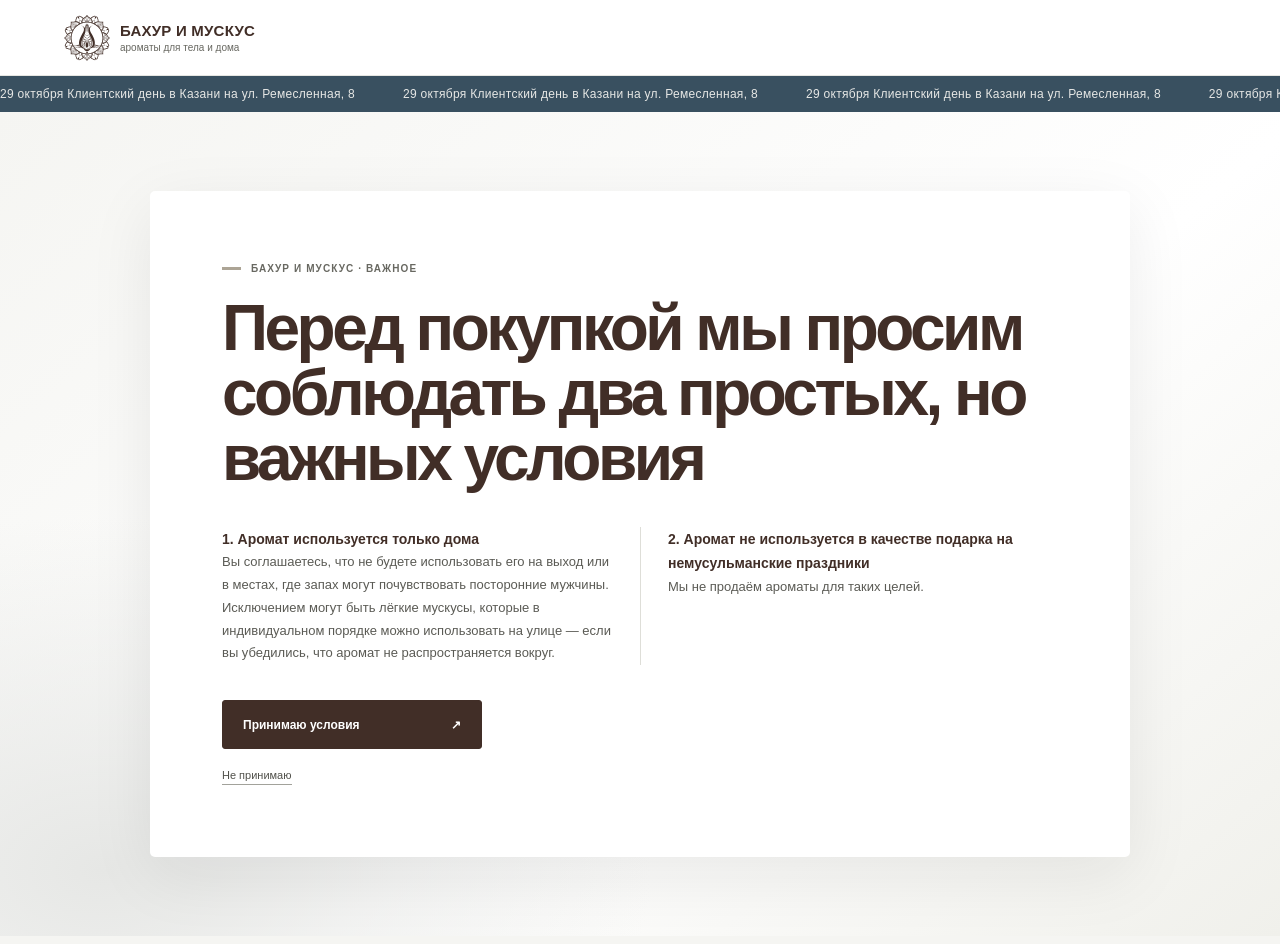
==== faq/index.html @ 70b32a0b "Add FAQ page with structured content This file contains the FAQ page structure, including metadata, " ====
<!doctype html>
<html lang="ru">
  <head>
    <meta charset="utf-8">
    <meta name="viewport" content="width=device-width, initial-scale=1">
    <meta name="theme-color" content="#aca495">
    <meta name="description" content="Как пользоваться мускусом и бахуром, чем отличаются ароматы и как выбрать подходящий? Ответы на частые вопросы, инструкции по применению и уходу от «Бахур и мускус».">
    <title>Часто задаваемые вопросы — Бахур и мускус</title>
    <link rel="icon" type="image/svg+xml" href="../logo.svg">
    <script>try { if (localStorage.getItem("bahur-consent") !== "true") location.replace("../index.html?consent=retry"); } catch (_) { location.replace("../index.html?consent=retry"); }</script>
    <link rel="stylesheet" href="../styles.css">
    <script src="../mcatalog/musk-data.js" defer></script>
    <script src="../app.js" defer></script>
    <script src="faq-data.js" defer></script>
    <script src="faq.js" defer></script>
  </head>
  <body class="faq-page">
    <header class="site-header">
      <a class="brand" href="../index.html" aria-label="Bahur — на главную">
        <img class="brand-logo" src="../logo.svg" alt="">
        <span class="brand-name">бахур и мускус<span>ароматы для тела и дома</span></span>
      </a>
      <div class="header-actions">
        <button class="cart-button" id="cart-open" type="button" aria-label="Открыть корзину">
          <span>Корзина</span>
          <span class="cart-count" id="cart-count">0</span>
        </button>
      </div>
    </header>
    <div class="announcement-bar" role="status" aria-label="29 октября клиентский день в Казани, улица Ремесленная, 8">
      <div class="announcement-track" aria-hidden="true"><span>29 октября Клиентский день в Казани на ул. Ремесленная, 8</span></div>
    </div>
    <main class="faq-main">
      <header class="faq-heading">
        <p class="eyebrow"><span class="eyebrow-line"></span> справочник</p>
        <h1>Ответы на вопросы</h1>
      </header>

      <nav class="faq-section-nav" aria-label="Разделы справочника"></nav>
      <div id="faq-sections"></div>

      <section class="faq-help">
        <h2>Не нашли ответ на свой вопрос?</h2>
        <p>Напишите нам — поможем разобраться в ассортименте, подобрать аромат и расскажем, как правильно использовать выбранный продукт.</p>
        <a href="https://t.me/bahur_kazan_help" target="_blank" rel="noreferrer">Задать вопрос в Telegram ↗</a>
      </section>
    </main>
    <nav class="bottom-nav" aria-label="Нижняя навигация">
      <a href="../index.html" aria-label="На главную">
        <svg class="nav-icon nav-home" viewBox="0 0 24 24" aria-hidden="true"><path d="m3.5 10.5 8.5-7 8.5 7v10h-6v-6h-5v6h-6z" fill="none" stroke="currentColor" stroke-linecap="round" stroke-linejoin="round" stroke-width="1.7"/></svg>
        <span>На главную</span>
      </a>
      <a href="./" aria-current="page" aria-label="Справочник"><span class="nav-icon nav-faq" aria-hidden="true">?</span><span>Справочник</span></a>
      <a href="../catalog/index.html" aria-label="Каталог"><span class="nav-icon nav-grid" aria-hidden="true"><i></i><i></i><i></i><i></i></span><span>Каталог</span></a>
      <a href="../offers/index.html" aria-label="Акции"><svg class="nav-icon nav-gift" viewBox="0 0 24 24" aria-hidden="true"><path d="M3 10h18v11H3zM2 6h20v4H2zM12 6v15M12 6H7.8a2.3 2.3 0 1 1 2.1-3.2C11.2 4.4 12 6 12 6Zm0 0h4.2a2.3 2.3 0 1 0-2.1-3.2C12.8 4.4 12 6 12 6Z" fill="none" stroke="currentColor" stroke-width="1.5" stroke-linecap="round" stroke-linejoin="round"/></svg><span>Акции</span></a>
      <button type="button" data-modal-open="contacts-modal" aria-label="Контакты"><span class="nav-icon nav-message" aria-hidden="true">···</span><span>Контакты</span></button>
    </nav>
    <dialog class="site-modal contacts-modal" id="contacts-modal" aria-label="Контакты">
      <button class="modal-close" type="button" aria-label="Закрыть окно">×</button>
      <div class="contacts-content">
        <h2>Контакты</h2>
        <a href="https://t.me/bahur_kazan_help" target="_blank" rel="noreferrer">Написать нам ↗</a>
        <a href="https://t.me/bahur_kazan" target="_blank" rel="noreferrer">Телеграм-канал ↗</a>
        <a href="https://vk.ru/bahur_kazan" target="_blank" rel="noreferrer">ВКонтакте ↗</a>
        <a href="https://www.instagram.com/bahur.musk/" target="_blank" rel="noreferrer">Instagram* ↗</a>
        <p class="contacts-legal">* Meta Platforms Inc. признана экстремистской организацией, её деятельность запрещена на территории РФ.</p>
        <p class="contacts-legal contacts-copyright">© 2026 bahurmusk.ru<br>Сайт носит информационный характер и не является публичной офертой.</p>
      </div>
    </dialog>
    <div class="drawer-backdrop" id="drawer-backdrop"></div>
    <aside class="cart-drawer" id="cart-drawer" aria-label="Корзина" aria-hidden="true">
      <div class="drawer-heading">
        <div><p class="eyebrow">твой выбор</p><h2>Корзина <span id="drawer-count">0</span></h2></div>
        <button class="close-drawer" id="cart-close" type="button" aria-label="Закрыть корзину">×</button>
      </div>
      <div class="cart-items" id="cart-items"></div>
      <div class="cart-summary" id="cart-summary">
        <div><span>Итого</span><strong id="cart-total">0 ₽</strong></div>
        <a class="primary-button checkout-button" href="https://t.me/bahur_kazan_help" target="_blank" rel="noreferrer">Оформить заказ <span>↗</span></a>
        <p class="checkout-note">Для оформления заказа сделайте скрин корзины, нажмите <strong>Оформить заказ</strong> и пришлите нам в Telegram</p>
      </div>
    </aside>
    <div class="toast" id="toast" role="status" aria-live="polite"></div>
  </body>
</html>
---- styles.css ----
@font-face {
  font-family: "Bahur Trajan";
  src: url("shrift/Trajan.ttf") format("truetype");
  font-display: swap;
}
@font-face {
  font-family: "Bahur Alistair";
  src: url("shrift/Alistair.otf") format("opentype");
  font-display: swap;
}
@font-face {
  font-family: "Bahur Inter";
  src: url("shrift/Inter.otf") format("opentype");
  font-display: swap;
}

:root {
  color-scheme: light;
  --paper: #f5f5f2;
  --ink: #412E27;
  --cream: #f5f5f2;
  --pale: #fff;
  --muted: #686861;
  --line: rgba(23, 23, 21, .16);
  --serif: "Bahur Inter", Arial, sans-serif;
  --accent: "Bahur Alistair", Georgia, serif;
  --sans: "Bahur Inter", Arial, sans-serif;
  --signal: #ACA495;
}

* { box-sizing: border-box; }
html { scroll-behavior: smooth; scroll-padding-top: 90px; }
body { margin: 0; background: var(--paper); color: var(--ink); font-family: var(--sans); }
button, select { font: inherit; color: inherit; }
button, a { -webkit-tap-highlight-color: transparent; }
a { color: inherit; text-decoration: none; }
button { cursor: pointer; }
.is-hidden { display: none !important; }

.site-header {
  height: 82px; padding: 0 6.4%; display: flex; align-items: center; justify-content: space-between;
  position: sticky; top: 0; z-index: 20; border-bottom: 1px solid rgba(65,46,39,.16);
  background: rgba(172,164,149,.96); backdrop-filter: blur(12px);
}
.brand { display: inline-flex; align-items: center; gap: 11px; }
.brand-logo { width: 46px; height: 46px; display: block; object-fit: contain; }
.brand-mark { font: italic 42px/.8 var(--serif); letter-spacing: -5px; }
.brand-name { display: flex; flex-direction: column; font: 500 19px/1 var(--serif); letter-spacing: .12em; text-transform: uppercase; }
.brand-name > span { margin-top: 5px; font: 8px/1 var(--accent); letter-spacing: .04em; text-transform: lowercase; }
.desktop-nav { display: flex; gap: 42px; margin-left: 8%; }
.desktop-nav a, .desktop-nav button { font-size: 12px; transition: opacity .2s; }
.desktop-nav button { padding: 0; border: 0; background: none; text-align: left; }
.desktop-nav a:hover, .desktop-nav button:hover { opacity: .55; }
.header-actions { display: flex; align-items: center; gap: 16px; }
.cart-button { border: 0; background: none; display: flex; align-items: center; gap: 11px; font-size: 12px; }
.cart-count { width: 25px; height: 25px; border: 1px solid var(--ink); border-radius: 50%; display: grid; place-items: center; font-size: 11px; }
.announcement-bar { height: 36px; overflow: hidden; display: flex; align-items: center; background: #395060; color: #E6E7E5; }
.announcement-track { width: max-content; display: flex; flex: 0 0 auto; animation: announcement-scroll 28s linear infinite; }
.announcement-track span { flex: 0 0 auto; padding-right: 48px; font: 500 12px/1 var(--sans); letter-spacing: .025em; white-space: nowrap; }
.announcement-bar:hover .announcement-track { animation-play-state: paused; }
@keyframes announcement-scroll {
  from { transform: translateX(0); }
  to { transform: translateX(-50%); }
}
.welcome-screen {
  min-height: calc(100svh - 82px);
  padding: 60px 8%;
  display: grid;
  place-items: center;
  position: relative;
  isolation: isolate;
  background: #62564c url("back.jpg") center 47%/cover no-repeat;
}
.welcome-screen::before { content: ""; position: absolute; inset: 0; z-index: -1; background: rgba(25,20,17,.42); }
.welcome-copy { width: min(100%, 660px); max-width: none; text-align: center; color: #f5f2ed; }
.eyebrow { margin: 0 0 22px; display: flex; align-items: center; gap: 10px; font-size: 9px; font-weight: 600; letter-spacing: .18em; text-transform: uppercase; }
.eyebrow-line { width: 25px; height: 1px; background: currentColor; display: inline-block; }
h1, h2, h3, p { margin-top: 0; }
h1, h2, h3 { text-transform: uppercase; }
h1, h2 { font: 400 clamp(42px, 5.5vw, 76px)/1.2 var(--serif); letter-spacing: .015em; }
h1 em, h2 em { font-weight: 400; }
.welcome-text { max-width: 470px; margin: 20px auto 35px; color: inherit; font-size: 15px; line-height: 1.8; }
.gender-options { width: min(100%, 440px); margin: 0 auto; display: grid; grid-template-columns: 1fr 1fr; gap: 14px; }
.gender-card { min-height: 76px; text-align: center; padding: 16px 18px; border: 1px solid rgba(245,242,237,.8); background: rgba(230,231,229,.13); color: #f5f2ed; position: relative; transition: background .25s, color .25s, transform .25s; }
.gender-card:hover { background: var(--cream); color: var(--ink); transform: translateY(-3px); }
.gender-title { display: block; margin: 0; font: 20px var(--accent); text-transform: lowercase; }
.privacy-note { margin: 18px 0 0; font: 17px var(--accent); text-transform: lowercase; opacity: .88; }

.quiz-screen { padding: 66px 8% 70px; background: #b9b1a3; }
.quiz-heading, .section-heading { display: flex; align-items: end; justify-content: space-between; gap: 24px; }
.quiz-heading h2, .section-heading h2 { font-size: clamp(40px, 5vw, 65px); margin: 0; }
.change-gender, .text-button { padding: 0 0 7px; border: 0; border-bottom: 1px solid var(--ink); background: none; font-size: 11px; }
.quiz-controls { display: flex; align-items: center; justify-content: space-between; margin: 32px 0 22px; }
.quiz-controls > p { margin: 0; font-size: 12px; }
#selection-count { margin-left: 14px; font-size: 10px; opacity: .65; }
.toggle-control { display: flex; align-items: center; gap: 16px; cursor: pointer; }
.toggle-copy { display: flex; flex-direction: column; gap: 4px; }
.toggle-copy strong { font-size: 11px; font-weight: 500; }
.toggle-copy small { font-size: 9px; opacity: .68; }
.toggle-control input { position: absolute; opacity: 0; width: 1px; height: 1px; }
.toggle-ui { width: 42px; height: 23px; padding: 3px; background: rgba(65,46,39,.25); border: 1px solid rgba(65,46,39,.45); border-radius: 20px; transition: background .2s; }
.toggle-ui::after { content: ""; display: block; width: 15px; height: 15px; background: var(--pale); border-radius: 50%; transition: transform .2s; }
.toggle-control input:checked + .toggle-ui { background: var(--ink); }
.toggle-control input:checked + .toggle-ui::after { transform: translateX(18px); }
.toggle-control input:focus-visible + .toggle-ui { outline: 2px solid var(--ink); outline-offset: 3px; }

.scent-wheel { width: min(100%, 920px); margin: 0 auto; display: grid; grid-template-columns: repeat(3, 1fr); grid-template-rows: repeat(3, clamp(115px, 16vw, 190px)); gap: 10px; grid-template-areas: "clean sweet floral" "fruity center citrus" "green woody oriental"; }
.scent-choice { border: 0; padding: 18px; color: #f6f1e8; position: relative; overflow: hidden; isolation: isolate; text-align: left; display: flex; align-items: end; transition: transform .25s, outline .2s; }
.scent-choice::before { content: ""; position: absolute; inset: 0; z-index: -2; background-position: center; background-size: cover; transition: transform .5s; }
.scent-choice::after { content: ""; position: absolute; inset: 0; z-index: -1; background: linear-gradient(180deg, rgba(29,25,20,.05) 5%, rgba(29,25,20,.67) 100%); }
.scent-choice:hover::before { transform: scale(1.06); }
.scent-choice:hover { transform: translateY(-3px); }
.scent-choice[aria-pressed="true"] { outline: 3px solid var(--ink); outline-offset: -5px; }
.scent-choice[aria-pressed="true"]::after { background: linear-gradient(180deg, rgba(29,25,20,.15), rgba(29,25,20,.77)); }
.scent-choice span { font: 22px/1.12 var(--serif); }
.scent-choice i { position: absolute; top: 14px; right: 15px; font: normal 9px var(--sans); letter-spacing: .1em; }
.scent-clean { grid-area: clean; } .scent-sweet { grid-area: sweet; } .scent-floral { grid-area: floral; }
.scent-fruity { grid-area: fruity; } .scent-citrus { grid-area: citrus; } .scent-green { grid-area: green; }
.scent-woody { grid-area: woody; } .scent-oriental { grid-area: oriental; }
.scent-clean::before { background-image: url("background/clean.jpg"); }
.scent-sweet::before { background-image: url("background/swite.jpg"); }
.scent-floral::before { background-image: url("background/flower.jpg"); }
.scent-fruity::before { background-image: url("background/fruit.jpg"); }
.scent-citrus::before { background-image: url("background/citrus.jpg"); }
.scent-green::before { background-image: url("background/nature.jpg"); }
.scent-woody::before { background-image: url("background/tree.jpg"); }
.scent-oriental::before { background-image: url("background/vostok.jpg"); }
.wheel-center { grid-area: center; align-self: center; justify-self: center; width: 123px; aspect-ratio: 1; display: flex; flex-direction: column; align-items: center; justify-content: center; border: 1px solid rgba(65,46,39,.4); border-radius: 50%; text-align: center; font: 17px/1.2 var(--serif); }
.center-flower { font-size: 27px; margin-bottom: 6px; }
.quiz-bottom { width: min(100%, 920px); margin: 24px auto 0; display: flex; align-items: center; justify-content: space-between; gap: 20px; }
.quiz-bottom p { margin: 0; font-size: 11px; }
.primary-button { display: inline-flex; align-items: center; justify-content: space-between; gap: 26px; padding: 15px 19px; border: 1px solid var(--ink); background: var(--ink); color: var(--pale); font-size: 11px; transition: background .2s, color .2s; }
.primary-button:hover:not(:disabled) { background: transparent; color: var(--ink); }
.primary-button:disabled { opacity: .42; cursor: not-allowed; }

.results-section, .catalog-section { padding: 90px 8%; }
.results-section { background: var(--pale); }
.results-section .section-heading, .catalog-section .section-heading { margin-bottom: 14px; }
.results-description { margin: 0 0 28px; font-size: 11px; color: var(--muted); }
.catalog-section { background: var(--paper); }
.catalog-count { font: 14px var(--serif); opacity: .7; }
.product-grid { display: grid; grid-template-columns: repeat(3, minmax(0, 1fr)); gap: 23px; }
.product-card { background: #e7e1d6; min-width: 0; }
.product-image-wrap { height: clamp(225px, 31vw, 385px); position: relative; overflow: hidden; background: #c5bcaf; }
.product-image { width: 100%; height: 100%; object-fit: cover; display: block; mix-blend-mode: multiply; transition: transform .55s; }
.product-card:hover .product-image { transform: scale(1.035); }
.product-content { padding: 18px 18px 17px; }
.product-topline { min-height: 16px; display: flex; align-items: center; justify-content: space-between; gap: 7px; }
.product-gender { font-size: 9px; text-transform: uppercase; letter-spacing: .1em; opacity: .67; }
.beginner-badge { padding: 4px 6px; background: rgba(65,46,39,.1); font-size: 8px; text-transform: uppercase; letter-spacing: .05em; }
.product-name { margin: 7px 0 8px; font: 25px var(--serif); }
.product-description { height: 69px; margin: 0 0 11px; overflow: hidden; color: #6a5e54; font-size: 10px; line-height: 1.65; }
.product-tags { display: flex; flex-wrap: wrap; gap: 5px; min-height: 25px; }
.product-tag { padding: 5px 7px; border: 1px solid rgba(65,46,39,.24); font-size: 8px; }
.product-buy { display: flex; align-items: end; gap: 10px; margin-top: 15px; }
.size-select-label { flex: 1; font-size: 8px; opacity: .65; text-transform: uppercase; letter-spacing: .07em; }
.size-select { display: block; width: 100%; margin-top: 5px; padding: 8px 9px; border: 1px solid rgba(65,46,39,.35); background: transparent; font-size: 11px; opacity: 1; }
.add-to-cart { width: 36px; height: 36px; border: 1px solid var(--ink); background: transparent; font-size: 20px; transition: background .2s, color .2s; }
.add-to-cart:hover { background: var(--ink); color: var(--pale); }
.product-price { margin: 9px 0 0; font-size: 12px; font-weight: 600; }
.empty-state { padding: 55px 15px; text-align: center; }
.empty-state > span { font-size: 35px; }
.empty-state h3 { margin: 13px 0 8px; font: 27px var(--serif); }
.empty-state p { font-size: 12px; }

.about-section { padding: 95px 20px 100px; background: #8d8274; text-align: center; }
.about-star { display: block; margin-bottom: 25px; font-size: 36px; }
.about-section .eyebrow { justify-content: center; }
.about-section h2 { margin-bottom: 22px; font-size: clamp(44px, 6vw, 70px); }
.about-section > p:last-child { width: min(100%, 430px); margin: 0 auto; font-size: 12px; line-height: 1.8; }
.site-footer { padding: 53px 8% 35px; display: grid; grid-template-columns: 1fr 1fr auto; gap: 30px; align-items: start; background: #75685b; color: var(--pale); }
.footer-brand > p { margin: 20px 0 0; font-size: 10px; opacity: .7; }
.site-footer .brand-name { color: var(--pale); }
.site-footer .brand-mark { color: var(--pale); }
.footer-links { display: flex; flex-direction: column; align-items: start; gap: 10px; }
.footer-links h3 { margin: 0 0 5px; font: 22px var(--serif); }
.footer-links a { font-size: 10px; }
.footer-links small { max-width: 290px; margin-top: 4px; opacity: .67; font-size: 8px; line-height: 1.5; }
.footer-copyright { padding-top: 5px; font-size: 8px; letter-spacing: .15em; }

.drawer-backdrop { position: fixed; inset: 0; z-index: 29; background: rgba(34,27,24,.36); opacity: 0; visibility: hidden; transition: opacity .25s, visibility .25s; }
.cart-drawer { width: min(440px, 100%); height: 100dvh; padding: 28px; position: fixed; z-index: 30; top: 0; right: 0; display: flex; flex-direction: column; background: var(--pale); transform: translateX(100%); transition: transform .28s ease; }
.cart-open .drawer-backdrop { opacity: 1; visibility: visible; }
.cart-open .cart-drawer { transform: translateX(0); }
.drawer-heading { display: flex; align-items: start; justify-content: space-between; border-bottom: 1px solid var(--line); padding-bottom: 18px; }
.drawer-heading .eyebrow { margin-bottom: 8px; }
.drawer-heading h2 { margin: 0; font-size: 37px; }
.drawer-heading h2 span { font: 13px var(--sans); vertical-align: middle; }
.close-drawer { width: 36px; height: 36px; border: 1px solid var(--line); border-radius: 50%; background: none; font-size: 24px; }
.cart-items { flex: 1; overflow-y: auto; padding: 10px 0; }
.cart-line { display: grid; grid-template-columns: 66px 1fr auto; gap: 12px; padding: 14px 0; border-bottom: 1px solid var(--line); }
.cart-line img { width: 66px; height: 76px; object-fit: cover; mix-blend-mode: multiply; }
.cart-line h3 { margin: 3px 0 5px; font: 19px var(--serif); }
.cart-line p { margin: 0; font-size: 10px; opacity: .7; }
.cart-line strong { font-size: 11px; }
.cart-line { grid-template-columns: 66px minmax(0, 1fr) auto; grid-template-areas: "image details price" "image quantity quantity"; align-items: center; }
.cart-line img { grid-area: image; }
.cart-line > div:nth-child(2) { grid-area: details; }
.cart-line > strong { grid-area: price; }
.cart-quantity { grid-area: quantity; width: fit-content; display: inline-flex; align-items: center; border: 1px solid #d9d9d3; border-radius: 3px; }
.cart-quantity button { width: 30px; height: 28px; border: 0; background: transparent; font-size: 17px; }
.cart-quantity button:hover { background: var(--signal); }
.cart-quantity span { min-width: 26px; text-align: center; font-size: 11px; font-weight: 600; }
.cart-empty { margin: auto 0; text-align: center; font: 24px var(--serif); }
.cart-summary { padding-top: 17px; border-top: 1px solid var(--line); }
.cart-summary > div { display: flex; justify-content: space-between; font-size: 13px; margin-bottom: 15px; }
.checkout-button { width: 100%; }
.cart-summary > p { margin: 10px 0 0; font-size: 9px; text-align: center; opacity: .67; }
.toast { position: fixed; z-index: 40; bottom: 25px; left: 50%; transform: translate(-50%, 15px); padding: 12px 18px; background: var(--ink); color: var(--pale); font-size: 11px; opacity: 0; pointer-events: none; transition: opacity .2s, transform .2s; }
.toast.visible { opacity: 1; transform: translate(-50%, 0); }

.site-modal {
  width: min(1080px, calc(100% - 32px));
  max-width: none;
  max-height: calc(100dvh - 32px);
  padding: 0;
  overflow: auto;
  border: 0;
  background: transparent;
  color: var(--ink);
}
.site-modal::backdrop { background: rgba(34,27,24,.62); backdrop-filter: blur(3px); }
.modal-close {
  position: sticky;
  top: 14px;
  z-index: 5;
  float: right;
  width: 38px;
  height: 38px;
  margin: 14px 14px -52px 0;
  border: 1px solid rgba(65,46,39,.45);
  border-radius: 50%;
  background: rgba(230,231,229,.9);
  font-size: 24px;
}
.site-modal .quiz-screen, .site-modal .results-section { padding-top: 64px; }
.site-modal .about-section { min-height: 420px; display: flex; flex-direction: column; align-items: center; justify-content: center; }
.site-modal .site-footer { min-height: 330px; align-items: center; }
.catalog-title { margin: 0; font: 400 clamp(42px, 5.5vw, 76px)/1.06 var(--serif); letter-spacing: -.04em; }

/* Main journey */
.journey { min-height: calc(100svh - 82px); background: var(--cream); }
.flow-screen { min-height: calc(100svh - 82px); animation: reveal .42s ease both; }
@keyframes reveal { from { opacity: 0; transform: translateY(8px); } to { opacity: 1; transform: translateY(0); } }
.consent-screen { display: grid; place-items: center; padding: 50px 7% 90px; background: radial-gradient(ellipse at 80% 18%, rgba(184,164,141,.22), transparent 40%), var(--cream); }
.consent-panel { width: min(100%, 770px); padding: clamp(25px, 5vw, 58px); background: rgba(247,247,244,.68); border: 1px solid rgba(65,46,39,.12); box-shadow: 0 24px 80px rgba(65,46,39,.08); }
.consent-panel .eyebrow { color: var(--muted); }
.consent-panel h1 { max-width: 650px; margin: 0 0 26px; font-size: clamp(34px, 5vw, 58px); line-height: 1.15; }
.consent-copy { display: grid; gap: 18px; max-width: 640px; margin-bottom: 29px; }
.consent-copy p { margin: 0; color: #65574f; font: 13px/1.8 var(--sans); }
.consent-copy strong { color: var(--ink); font-weight: 600; }
.consent-accept { min-width: 250px; }
.consent-decline { display: block; margin-top: 18px; padding: 0 0 3px; border: 0; border-bottom: 1px solid rgba(65,46,39,.5); background: none; font-size: 11px; }
.declined-screen { position: relative; display: grid; place-items: center; padding: 40px 8%; overflow: hidden; background: #11100f; color: var(--cream); }
.declined-screen::before { content: ""; position: absolute; inset: 0; background: #f5e7c3; opacity: 0; animation: tv-shutdown 1.1s ease-in forwards; }
@keyframes tv-shutdown { 0% { opacity: 0; transform: scaleY(1); } 45% { opacity: .85; transform: scaleY(.012); box-shadow: 0 0 35px 12px #fff0bf; } 74% { opacity: .95; transform: scaleY(.004); box-shadow: 0 0 18px 6px #fff0bf; } 100% { opacity: 0; transform: scaleY(0); } }
.declined-copy { width: min(100%, 430px); position: relative; z-index: 1; text-align: center; opacity: 0; animation: copy-in .45s ease 1.05s forwards; }
@keyframes copy-in { to { opacity: 1; } }
.declined-copy p { margin: 20px 0 25px; font: 22px/1.55 var(--serif); }
.declined-copy .primary-button { color: var(--cream); border-color: rgba(230,231,229,.65); background: transparent; }
.welcome-screen { min-height: calc(100svh - 82px); background: #d2d0c9 url("back.jpg") center 45%/cover no-repeat; }
.welcome-screen::before { background: rgba(30,24,20,.48); }
.welcome-copy .eyebrow { justify-content: center; }
.welcome-copy h1 { margin-bottom: 0; }
.gender-options { gap: 12px; }
.gender-card { min-height: 82px; display: flex; align-items: center; justify-content: center; }
.gender-arrow { position: absolute; right: 15px; top: 50%; transform: translateY(-50%); font-size: 14px; opacity: .72; }
.quiz-screen { min-height: calc(100svh - 82px); padding-top: clamp(36px, 5vw, 68px); padding-bottom: 90px; background: var(--cream); }
.quiz-heading h2 { text-transform: none; }
.scent-wheel { max-width: 830px; grid-template-rows: repeat(3, clamp(112px, 15vw, 170px)); gap: 12px; }
.scent-choice { align-items: center; justify-content: center; padding: 16px; border-radius: 50%; box-shadow: 0 10px 28px rgba(39,29,23,.1); }
.scent-choice::after { background: rgba(34,26,22,.38); transition: background .25s; }
.scent-choice span { text-align: center; font-size: clamp(15px, 1.8vw, 22px); }
.scent-choice[aria-pressed="true"] { outline: 2px solid var(--cream); outline-offset: -7px; box-shadow: 0 0 0 2px var(--ink), 0 14px 34px rgba(39,29,23,.2); transform: scale(1.035); }
.scent-choice[aria-pressed="true"]::after { background: rgba(34,26,22,.58); }
.wheel-center { background: rgba(230,231,229,.82); box-shadow: 0 8px 30px rgba(39,29,23,.07); }
.quiz-bottom { margin-top: 30px; }
.results-section { min-height: calc(100svh - 82px); padding-bottom: 100px; background: var(--cream); }
.results-section .section-heading h2 { text-transform: none; }
.product-card { box-shadow: 0 12px 35px rgba(65,46,39,.07); }
.product-description { display: -webkit-box; -webkit-line-clamp: 4; -webkit-box-orient: vertical; height: auto; max-height: 69px; }
.empty-state .primary-button { margin: 16px auto 0; width: fit-content; }
.bottom-nav {
  position: fixed;
  z-index: 22;
  left: 0;
  right: 0;
  bottom: 0;
  display: grid;
  grid-template-columns: repeat(4, minmax(0, 1fr));
  padding: 8px 8px calc(8px + env(safe-area-inset-bottom));
  border-top: 1px solid rgba(65,46,39,.13);
  background: rgba(246,247,244,.94);
  backdrop-filter: blur(18px);
}
.bottom-nav a, .bottom-nav button {
  min-height: 48px;
  display: flex;
  flex-direction: column;
  align-items: center;
  justify-content: center;
  gap: 3px;
  border: 0;
  background: none;
  color: var(--ink);
  font: 500 10px/1.2 var(--sans);
  text-align: center;
}
.nav-icon { height: 20px; display: grid; place-items: center; font-size: 20px; line-height: 1; }
.nav-home { width: 20px; fill: none; }
.nav-grid { width: 18px; grid-template-columns: repeat(2, 6px); grid-template-rows: repeat(2, 6px); gap: 2px; }
.nav-grid i { width: 6px; height: 6px; border: 1.3px solid currentColor; border-radius: 1px; }
.nav-spark { font-size: 18px; }
.nav-gift { width: 20px; height: 20px; }
.nav-message { width: 19px; height: 14px; margin-bottom: 3px; border: 1.4px solid currentColor; border-radius: 5px; font-size: 11px; letter-spacing: 1px; line-height: 8px; position: relative; }
.nav-message::after { content: ""; position: absolute; left: 3px; bottom: -4px; width: 5px; height: 5px; border-left: 1.3px solid currentColor; transform: skewY(-35deg); background: var(--cream); }
body:not([data-step="consent"]) { padding-bottom: calc(64px + env(safe-area-inset-bottom)); }
body[data-step="consent"] .desktop-nav, body[data-step="consent"] .header-actions,
body[data-step="consent"] .bottom-nav { display: none !important; }
body[data-step="declined"] .desktop-nav, body[data-step="declined"] .header-actions { display: none !important; }

@media (min-width: 1300px) {
  .welcome-screen { padding-left: max(13%, calc((100% - 1120px) / 2)); padding-right: max(12%, calc((100% - 1120px) / 2)); }
}
@media (max-width: 850px) {
  .site-header { padding: 0 5%; }
  .desktop-nav { gap: 20px; margin-left: 0; }
  .welcome-screen { min-height: calc(100svh - 82px); padding: 54px 7%; }
  .quiz-screen, .results-section, .catalog-section { padding-left: 6%; padding-right: 6%; }
  .product-grid { grid-template-columns: repeat(2, minmax(0, 1fr)); gap: 15px; }
  .product-image-wrap { height: clamp(240px, 48vw, 390px); }
}
@media (max-width: 600px) {
  html { scroll-padding-top: 67px;     }

  body[data-step="declined"] > .site-header,
  body[data-step="declined"] > .announcement-bar,
  body[data-step="declined"] > .bottom-nav,
  body[data-step="declined"] > .drawer-backdrop,
  body[data-step="declined"] > .cart-drawer,
  body[data-step="declined"] > .site-modal,
  body[data-step="declined"] > #toast { display: none !important; }

  .announcement-bar { background: #395060; color: #E6E7E5; }
  .announcement-bar { position: sticky; top: 76px; z-index: 19; }
  .brand-logo { width: 46px; height: 46px; }
  .quiz-heading h2 em { font-style: normal; }
  .offers-main {
    width: min(100% - 40px, 1120px);
    min-height: calc(100svh - 176px);
    margin: 0 auto;
    padding: clamp(42px, 7vw, 90px) 0 80px;
  }
  .offers-heading { margin-bottom: 34px; }
  .offers-heading .eyebrow { margin-bottom: 15px; }
  .offers-heading h1 { margin: 0 0 10px; font-size: clamp(44px, 7vw, 80px); }
  .offers-heading > p:last-child { color: var(--muted); font-size: 14px; }
  .offers-list { display: grid; gap: 16px; }
  .offer-card {
    position: relative;
    padding: clamp(22px, 4vw, 38px);
    border: 1px solid #e2e2dc;
    border-radius: 4px;
    background: #fff;
  }
  .offer-date { display: block; margin-bottom: 12px; color: #395060; font-size: 12px; font-weight: 700; }
  .offer-card h2 { margin: 0 0 14px; font-size: clamp(24px, 3.5vw, 34px); }
  .offer-description-area { position: relative; }
  .offer-description {
    margin: 0;
    padding-right: 96px;
    color: #55554f;
    font-size: 14px;
    line-height: 1.75;
    white-space: pre-line;
  }
  .offer-card:not(.is-expanded) .offer-description {
    display: -webkit-box;
    overflow: hidden;
    -webkit-box-orient: vertical;
    -webkit-line-clamp: 2;
  }
  .offer-toggle {
    position: absolute;
    right: 0;
    bottom: 0;
    padding: 0 0 2px;
    border: 0;
    border-bottom: 1px solid #395060;
    background: #fff;
    color: #395060;
    font-size: 12px;
    font-weight: 700;
  }
  .offer-card.is-expanded .offer-description { padding-right: 0; }
  .offer-card.is-expanded .offer-toggle { position: static; display: inline-block; margin-top: 14px; }

  @media (max-width: 600px) {
    .announcement-bar { top: 66px; }
    .announcement-bar { height: 32px; }
    .announcement-track span { font-size: 11px; }
    .brand-logo { width: 38px; height: 38px; }
    .offers-main { width: calc(100% - 28px); padding-top: 38px; }
    .offers-heading { margin-bottom: 25px; }
    .offer-card { padding: 22px 17px; }
    .offer-description { font-size: 13px; padding-right: 90px; }
  }
  .site-header { height: 66px; padding: 0 5%; }
  .brand-mark { font-size: 36px; }
  .brand-name { font-size: 16px; }
  .brand-name span { font-size: 7px; }
  .desktop-nav { display: none; }
  .header-actions { gap: 7px; }
  .cart-button { gap: 7px; font-size: 10px; }
  .cart-count { width: 22px; height: 22px; font-size: 9px; }
  .journey { min-height: calc(100svh - 66px); padding-bottom: calc(68px + env(safe-area-inset-bottom)); }
  .flow-screen { min-height: calc(100svh - 134px - env(safe-area-inset-bottom)); }
  .welcome-screen { min-height: calc(100svh - 134px - env(safe-area-inset-bottom)); padding: 40px 7%; display: grid; }
  .welcome-copy { max-width: 480px; }
  .eyebrow { margin-bottom: 16px; font-size: 8px; }
  h1 { font-size: clamp(44px, 13vw, 62px); }
  .welcome-copy h1 { font-size: clamp(38px, 10vw, 53px); }
  .welcome-text { margin: 18px auto 26px; font-size: 13px; }
  .gender-card { min-height: 70px; padding: 14px; }
  .gender-title { font-size: 18px; }
  .privacy-note { font-size: 15px; }
  .quiz-screen { min-height: calc(100svh - 134px - env(safe-area-inset-bottom)); padding: 39px 5% 24px; }
  .quiz-heading { align-items: start; }
  .quiz-heading h2, .section-heading h2 { font-size: 42px; }
  .change-gender { align-self: end; font-size: 9px; white-space: nowrap; }
  .quiz-controls { align-items: start; gap: 15px; margin: 27px 0 18px; }
  .quiz-controls > p { font-size: 10px; line-height: 1.6; }
  #selection-count { display: block; margin: 2px 0 0; }
  .toggle-control { gap: 8px; }
  .toggle-copy strong { font-size: 9px; white-space: nowrap; }
  .toggle-copy small { max-width: 126px; font-size: 7px; line-height: 1.4; }
  .toggle-ui { flex: 0 0 38px; width: 38px; height: 21px; }
  .toggle-ui::after { width: 13px; height: 13px; }
  .toggle-control input:checked + .toggle-ui::after { transform: translateX(16px); }
  .scent-wheel { width: min(100%, 420px); grid-template-rows: repeat(3, clamp(88px, 27vw, 116px)); gap: 5px; }
  .scent-choice { padding: 8px; }
  .scent-choice span { font-size: clamp(12px, 4vw, 17px); }
  .scent-choice i { top: 8px; right: 8px; font-size: 7px; }
  .wheel-center { width: 84px; font-size: 13px; }
  .center-flower { font-size: 20px; margin-bottom: 3px; }
  .quiz-bottom { align-items: stretch; flex-direction: column; margin-top: 16px; }
  .quiz-bottom p { font-size: 9px; }
  .quiz-bottom .primary-button { justify-content: space-between; }
  .results-section, .catalog-section { padding: 44px 5% 90px; }
  .results-section { min-height: calc(100svh - 134px - env(safe-area-inset-bottom)); }
  .section-heading { align-items: end; }
  .section-heading .eyebrow { margin-bottom: 13px; }
  .section-heading h2 { font-size: 38px; }
  .text-button { max-width: 130px; text-align: right; font-size: 9px; }
  .results-description { line-height: 1.7; }
  .product-grid { gap: 10px; }
  .product-image-wrap { height: clamp(170px, 55vw, 280px); }
  .product-content { padding: 12px 10px 12px; }
  .product-name { font-size: 20px; margin-top: 6px; }
  .product-description { height: 60px; font-size: 9px; }
  .product-gender { font-size: 7px; }
  .beginner-badge { padding: 3px 4px; font-size: 6px; }
  .product-tag { font-size: 7px; padding: 4px 5px; }
  .size-select { font-size: 9px; padding: 7px 5px; }
  .add-to-cart { flex: 0 0 32px; width: 32px; height: 32px; }
  .product-price { font-size: 10px; }
  .catalog-count { font-size: 11px; }
  .about-section { padding: 68px 7%; }
  .about-section h2 { font-size: 48px; }
  .site-footer { grid-template-columns: 1fr; gap: 29px; padding: 39px 7% 25px; }
  .footer-copyright { grid-row: 3; }
  .cart-drawer { padding: 22px 19px; }
  .site-modal { width: calc(100% - 16px); max-height: calc(100dvh - 16px); }
  .site-modal .quiz-screen, .site-modal .results-section { padding-top: 52px; }
  .site-modal .about-section { min-height: 390px; }
  .site-modal .site-footer { padding-top: 64px; }
  .consent-screen { min-height: calc(100svh - 134px - env(safe-area-inset-bottom)); padding: 28px 5% 30px; }
  .consent-panel { padding: 25px 21px; }
  .consent-panel .eyebrow { margin-bottom: 14px; }
  .consent-panel h1 { margin-bottom: 18px; font-size: clamp(30px, 9vw, 42px); }
  .consent-copy { gap: 12px; margin-bottom: 20px; }
  .consent-copy p { font-size: 11px; line-height: 1.6; }
  .consent-accept { width: 100%; justify-content: space-between; }
  .consent-decline { margin-top: 14px; }
  .declined-screen { min-height: calc(100svh - 134px - env(safe-area-inset-bottom)); }
  .declined-copy p { font-size: 19px; }
}

/* Shared page header and responsive offers layout. */
.site-header {
  height: 76px;
  padding-inline: clamp(16px, 5vw, 76px);
  background: #fff;
}
.brand-name { white-space: nowrap; }
.brand-name > span { white-space: nowrap; }
.announcement-track { will-change: transform; }
.announcement-track span { padding-right: 48px; }
.offers-main {
  width: min(1120px, calc(100% - 48px));
  min-height: calc(100svh - 176px);
  margin: 0 auto;
  padding: clamp(42px, 7vw, 90px) 0 80px;
}
.offers-heading { margin-bottom: clamp(26px, 4vw, 42px); }
.offers-heading .eyebrow { margin-bottom: 15px; }
.offers-heading h1 {
  max-width: 900px;
  margin: 0;
  font-size: clamp(38px, 6vw, 72px);
  line-height: 1.08;
}
.offers-list {
  display: grid;
  grid-template-columns: repeat(auto-fit, minmax(min(100%, 420px), 1fr));
  align-items: stretch;
  gap: 18px;
}
.offer-card {
  min-width: 0;
  display: flex;
  flex-direction: column;
  align-items: flex-start;
  padding: clamp(22px, 3vw, 32px);
  border: 1px solid #e2e2dc;
  border-radius: 6px;
  background: #fff;
  box-shadow: 0 8px 24px rgba(38, 34, 29, .035);
}
.offer-date {
  display: block;
  margin-bottom: 14px;
  color: #395060;
  font-size: 11px;
  font-weight: 700;
  line-height: 1.5;
}
.offer-card h2 {
  margin: 0 0 14px;
  font-size: clamp(21px, 2.4vw, 28px);
  line-height: 1.2;
  overflow-wrap: anywhere;
}
.offer-description-area { width: 100%; position: relative; }
.offer-description {
  margin: 0;
  color: #55554f;
  font-size: 14px;
  line-height: 1.7;
  white-space: pre-line;
  overflow-wrap: anywhere;
}
.offer-card:not(.is-expanded) .offer-description {
  display: -webkit-box;
  overflow: hidden;
  -webkit-box-orient: vertical;
  -webkit-line-clamp: 3;
}
.offer-toggle {
  position: static;
  display: inline-flex;
  align-items: center;
  justify-content: center;
  min-height: 42px;
  margin-top: auto;
  padding: 10px 0 0;
  border: 0;
  background: transparent;
  color: #395060;
  font-size: 12px;
  font-weight: 700;
  text-decoration: underline;
  text-underline-offset: 4px;
}
.offer-card:not(.is-expanded) .offer-toggle:not(.is-hidden) { margin-top: 10px; }
.offer-card.is-expanded .offer-toggle { position: static; margin-top: 10px; }

@media (prefers-reduced-motion: reduce) {
  *, *::before, *::after { scroll-behavior: auto !important; transition-duration: .01ms !important; }
}

@media (max-width: 600px) {
  .site-header { height: 66px; padding-inline: 16px; }
  .brand { gap: 8px; }
  .brand-logo { width: 38px; height: 38px; }
  .brand-name { font-size: 12px; }
  .brand-name > span { font-size: 7px; }
  .offers-main { width: calc(100% - 28px); padding: 38px 0 48px; }
  .offers-heading h1 { font-size: clamp(36px, 10vw, 52px); }
  .offers-list { grid-template-columns: minmax(0, 1fr); gap: 14px; }
  .offer-card { padding: 22px 18px; }
  .offer-card h2 { font-size: clamp(21px, 7vw, 27px); }
  .offer-description { font-size: 13px; }
}

/* A bright, clean beauty-retail direction for Bahur. */
body { background: var(--paper); color: var(--ink); }
.site-header {
  height: 76px;
  padding-inline: clamp(20px, 5vw, 76px);
  background: #fff;
  border-bottom: 1px solid #e6e6e2;
  backdrop-filter: none;
}
.brand { gap: 10px; }
.brand-mark {
  width: 39px;
  height: 39px;
  display: grid;
  place-items: center;
  border-radius: 50%;
  background: var(--signal);
  font: 700 22px/1 var(--sans);
  letter-spacing: -2px;
}
.brand-name { font: 700 15px/1 var(--sans); letter-spacing: .015em; }
.brand-name > span {
  margin-top: 5px;
  font: 10px/1 var(--sans);
  letter-spacing: 0;
  color: var(--muted);
}
.desktop-nav { gap: clamp(20px, 3vw, 42px); }
.desktop-nav a, .desktop-nav button {
  font-size: 12px;
  font-weight: 600;
}
.header-actions { gap: 13px; }
.cart-button {
  min-height: 42px;
  padding: 0 5px 0 14px;
  border: 1px solid var(--ink);
  border-radius: 24px;
  font-size: 12px;
  font-weight: 600;
}
.cart-count {
  width: 27px;
  height: 27px;
  border: 0;
  background: var(--signal);
  font-weight: 700;
}
h1, h2, h3 { font-family: var(--sans); font-weight: 700; text-transform: none; letter-spacing: -.045em; }
h1, h2 { line-height: 1.04; }
.eyebrow {
  color: #5d5d56;
  font-size: 10px;
  letter-spacing: .11em;
}
.eyebrow-line { width: 19px; height: 3px; background: var(--signal); }
.primary-button {
  min-height: 49px;
  padding: 14px 20px;
  border: 1px solid var(--ink);
  border-radius: 3px;
  background: var(--ink);
  color: white;
  font-size: 12px;
  font-weight: 600;
}
.primary-button:hover:not(:disabled) { border-color: var(--signal); background: var(--signal); color: var(--ink); }

.journey { background: var(--paper); }
.consent-screen {
  min-height: calc(100svh - 76px);
  padding: clamp(28px, 5vw, 72px);
  background:
    radial-gradient(ellipse at 8% 92%, #E6E7E5, transparent 33%),
    linear-gradient(140deg, #f5f5f2 0%, #fff 58%, #f0f0eb 100%);
}
.consent-panel {
  width: min(100%, 980px);
  padding: clamp(27px, 6vw, 72px);
  border: 0;
  border-radius: 5px;
  background: #fff;
  box-shadow: 0 18px 65px rgba(23,23,21,.08);
}
.consent-panel .eyebrow { color: var(--muted); }
.consent-panel h1 {
  max-width: 830px;
  margin-bottom: 35px;
  font-size: clamp(36px, 5.4vw, 64px);
  line-height: 1.02;
  letter-spacing: -.055em;
}
.consent-copy {
  max-width: none;
  grid-template-columns: 1fr 1fr;
  gap: 0;
  margin-bottom: 35px;
}
.consent-copy p {
  padding: 0 27px;
  color: #5b5b55;
  font-size: 13px;
  line-height: 1.75;
}
.consent-copy p:first-child { padding-left: 0; }
.consent-copy p + p { border-left: 1px solid #deded8; }
.consent-copy strong { color: var(--ink); font-size: 14px; }
.consent-accept { min-width: 260px; }
.consent-decline {
  margin-top: 20px;
  border-bottom: 1px solid #a2a29b;
  color: #50504a;
}
.declined-screen { background: var(--ink); color: #fff; }
.declined-copy p { font: 600 22px/1.5 var(--sans); }
.declined-copy .primary-button { border-color: var(--signal); background: var(--signal); color: var(--ink); }
.welcome-screen {
  min-height: calc(100svh - 76px);
  padding: 55px 7%;
  background-position: center 45%;
}
.welcome-screen::before { background: rgba(18,18,17,.36); }
.welcome-copy { width: min(100%, 740px); }
.welcome-copy .eyebrow { color: #fff; }
.welcome-copy h1 {
  margin-bottom: 20px;
  font-size: clamp(44px, 7vw, 86px);
  line-height: 1;
  letter-spacing: -.06em;
}
.welcome-text {
  max-width: 500px;
  margin: 0 auto 31px;
  font-size: 15px;
}
.gender-options { width: min(100%, 470px); gap: 10px; }
.gender-card {
  min-height: 74px;
  border: 1px solid rgba(255,255,255,.9);
  border-radius: 3px;
  background: rgba(255,255,255,.12);
  backdrop-filter: blur(5px);
}
.gender-card:hover { border-color: var(--signal); background: var(--signal); }
.gender-title { font: 600 14px var(--sans); text-transform: none; }
.privacy-note { margin-top: 20px; font: 12px var(--sans); opacity: .9; }

.quiz-screen, .results-section, .catalog-section { background: var(--paper); }
.quiz-screen { padding: clamp(36px, 5vw, 66px) clamp(20px, 7vw, 100px) 70px; }
.quiz-heading h2, .section-heading h2 { font-size: clamp(36px, 5vw, 60px); letter-spacing: -.055em; }
.change-gender, .text-button { border-color: var(--ink); font-weight: 600; }
.toggle-ui { border-color: var(--ink); background: #d8d8d2; }
.toggle-ui::after { background: white; }
.toggle-control input:checked + .toggle-ui { background: var(--signal); }
.scent-wheel {
  max-width: 1080px;
  grid-template-columns: repeat(4, minmax(0, 1fr));
  grid-template-rows: repeat(2, clamp(125px, 19vw, 215px));
  grid-template-areas: none;
  gap: 12px;
}
.wheel-center { display: none; }
.scent-choice {
  min-width: 0;
  grid-area: auto;
  align-items: end;
  justify-content: start;
  padding: 17px;
  border: 1px solid rgba(0,0,0,.08);
  border-radius: 3px;
  box-shadow: none;
}
.scent-choice::after { background: linear-gradient(180deg, rgba(0,0,0,.04), rgba(0,0,0,.55)); }
.scent-choice span {
  max-width: 100%;
  text-align: left;
  font: 600 clamp(15px, 1.8vw, 20px)/1.15 var(--sans);
  letter-spacing: -.025em;
}
.scent-choice i { top: 12px; right: 12px; font-size: 9px; }
.scent-choice[aria-pressed="true"] {
  outline: 3px solid #b94D71;
  outline-offset: -3px;
  box-shadow: inset 0 0 0 1px #fff;
  transform: none;
}
.scent-choice[aria-pressed="true"]::after { background: linear-gradient(180deg, rgba(0,0,0,.08), rgba(0,0,0,.66)); }
.quiz-bottom { max-width: 1080px; margin-top: 24px; }
.quiz-bottom p { color: var(--muted); font-size: 12px; }
.results-section, .catalog-section { padding: clamp(42px, 6vw, 82px) clamp(20px, 6vw, 88px); }
.results-section .section-heading, .catalog-section .section-heading { margin-bottom: 20px; }
.catalog-title { font: 700 clamp(40px, 5.4vw, 66px)/1.04 var(--sans); letter-spacing: -.055em; }
.catalog-count { padding: 8px 12px; border-radius: 20px; background: var(--signal); font: 600 11px var(--sans); opacity: 1; }
.results-description { color: var(--muted); font-size: 12px; }
.product-grid { grid-template-columns: repeat(4, minmax(0, 1fr)); gap: 16px; }
.product-card {
  overflow: hidden;
  border: 1px solid #e9e9e4;
  border-radius: 4px;
  background: #fff;
  box-shadow: none;
  transition: transform .2s, box-shadow .2s;
}
.product-card:hover { transform: translateY(-3px); box-shadow: 0 12px 28px rgba(23,23,21,.08); }
.product-image-wrap { height: clamp(200px, 24vw, 310px); background: #f4f4f1; }
.product-sticker {
  position: absolute;
  z-index: 2;
  top: 12px;
  left: 12px;
  display: grid;
  min-width: 42px;
  min-height: 30px;
  max-width: 96px;
  padding: 6px 9px;
  place-items: center;
  background: #b94d71;
  color: #fff;
  font: 700 9px/1.1 var(--sans);
  letter-spacing: .045em;
  text-align: center;
  text-transform: uppercase;
}
.product-sticker-hit { background: #e6e7e5; color: #b94d71; }
.product-sticker-exclusive { background: #412e27; color: #f5f5f2; }
.product-sticker-few { background: #aca495; color: #412e27; }
.product-image { mix-blend-mode: multiply; transition: transform .35s; }
.product-content { padding: 15px; }
.product-topline { min-height: 18px; }
.product-gender { font-size: 9px; font-weight: 600; letter-spacing: .07em; }
.beginner-badge { border-radius: 2px; background: #B94D71; color: #E6E7E5; font-weight: 600; }
.product-name { margin: 8px 0; font-size: 20px; letter-spacing: -.04em; }
.product-description { color: #686861; font-size: 11px; line-height: 1.6; }
.product-buy { gap: 8px; margin-top: 14px; }
.size-select-label { color: var(--muted); }
.size-select { border-color: #dbdbd5; border-radius: 2px; background: #fff; color: var(--ink); }
.add-to-cart { width: 38px; height: 38px; border: 1px solid var(--ink); border-radius: 3px; background: var(--ink); color: white; font-size: 21px; }
.add-to-cart:hover { border-color: var(--signal); background: var(--signal); color: var(--ink); }
.product-price { font-size: 13px; font-weight: 700; }
.empty-state { padding: 65px 15px; }
.empty-state h3 { margin: 13px 0 8px; font-size: 27px; }
.about-section { background: var(--signal); color: var(--ink); }
.about-section h2 { font-size: clamp(40px, 6vw, 66px); letter-spacing: -.055em; }
.site-footer { background: #412E27; color: white; }
.site-footer .brand-name, .site-footer .brand-mark { color: white; }
.footer-links h3 { font: 700 21px var(--sans); }
.footer-links a { font-size: 11px; }
.drawer-backdrop { background: rgba(15,15,14,.5); }
.cart-drawer { background: #fff; }
.drawer-heading h2 { font-size: 32px; }
.close-drawer { border-color: #d9d9d3; border-radius: 3px; }
.cart-line { border-color: #e7e7e1; }
.cart-line img { background: #f4f4f1; mix-blend-mode: multiply; }
.cart-line h3 { font: 600 16px var(--sans); }
.cart-line strong { font-size: 12px; }
.cart-summary { border-color: #ddd; }
.toast { border-radius: 3px; background: var(--ink); }
.site-modal::backdrop { background: rgba(18,18,17,.54); backdrop-filter: blur(4px); }
.modal-close { border: 0; border-radius: 50%; background: var(--signal); }
.site-modal .about-section { min-height: 420px; }
.site-modal .site-footer { min-height: 330px; }
.consent-screen, .declined-screen { animation-duration: .28s; }

@media (max-width: 850px) {
  .product-grid { grid-template-columns: repeat(2, minmax(0, 1fr)); }
  .scent-wheel { grid-template-rows: repeat(2, clamp(125px, 27vw, 195px)); gap: 9px; }
  .consent-copy { gap: 15px; }
  .consent-copy p { padding-inline: 16px; }
}
@media (max-width: 600px) {
  .site-header { height: 66px; background: #fff; }
  .brand-mark { width: 34px; height: 34px; font-size: 19px; }
  .brand-name { font-size: 13px; }
  .brand-name > span { font-size: 8px; }
  .cart-button { min-height: 36px; padding-left: 10px; }
  .cart-count { width: 24px; height: 24px; }
  .journey { min-height: calc(100svh - 66px); }
  .flow-screen { min-height: calc(100svh - 66px); }
  .consent-screen { padding: 24px 16px; }
  .consent-panel { padding: 25px 21px; border-radius: 4px; }
  .consent-panel h1 { margin-bottom: 22px; font-size: clamp(30px, 9vw, 43px); }
  .consent-copy { grid-template-columns: 1fr; gap: 15px; margin-bottom: 25px; }
  .consent-copy p, .consent-copy p:first-child { padding: 0; font-size: 12px; }
  .consent-copy p + p { padding-top: 15px; border-top: 1px solid #deded8; border-left: 0; }
  .consent-accept { min-width: 0; width: 100%; justify-content: space-between; }
  .welcome-screen { min-height: calc(100svh - 66px); padding: 32px 6%; background-position: center; }
  .welcome-screen::before { background: rgba(18,18,17,.44); }
  .welcome-copy h1 { font-size: clamp(38px, 11vw, 54px); }
  .welcome-text { font-size: 13px; }
  .gender-options { gap: 8px; }
  .gender-card { min-height: 66px; padding: 12px 8px; }
  .gender-title { font-size: 13px; }
  .privacy-note { font-size: 11px; }
  .quiz-screen { padding: 34px 16px 26px; }
  .quiz-heading h2, .section-heading h2 { font-size: 36px; }
  .scent-wheel { grid-template-columns: repeat(2, minmax(0, 1fr)); grid-template-rows: repeat(4, clamp(112px, 39vw, 175px)); gap: 8px; }
  .scent-choice { padding: 12px; }
  .scent-choice span { font-size: 15px; }
  .quiz-controls { gap: 10px; }
  .toggle-control { gap: 8px; }
  .quiz-bottom { align-items: stretch; }
  .quiz-bottom .primary-button { justify-content: space-between; }
  .results-section, .catalog-section { padding: 38px 14px; }
  .product-grid { gap: 9px; }
  .product-image-wrap { height: clamp(165px, 53vw, 255px); }
  .product-content { padding: 11px 9px; }
  .product-name { font-size: 17px; }
  .product-description { font-size: 10px; }
  .product-price { font-size: 11px; }
  .size-select { padding: 7px 4px; font-size: 9px; }
  .add-to-cart { flex-basis: 34px; width: 34px; height: 34px; }
  .catalog-title { font-size: 37px; }
  .catalog-count { padding: 7px 9px; font-size: 9px; }
  .about-section { padding: 58px 7%; }
  .about-section h2 { font-size: 42px; }
  .site-footer { padding: 64px 7% 25px; }
  .site-modal { width: calc(100% - 12px); max-height: calc(100dvh - 12px); }
  .site-modal .quiz-screen, .site-modal .results-section { padding-top: 53px; }
  .site-modal .about-section { min-height: 390px; }
}

.contacts-modal {
  position: fixed;
  width: min(646px, calc(100% - 28px));
  overflow: auto;
  background: transparent;
}
.contacts-content {
  min-height: 452px;
  padding: 48px;
  background: #412e27;
  color: #fff;
}
.contacts-content h2 {
  margin: 0 0 28px;
  font: 600 44px/1.15 var(--sans);
  letter-spacing: -.04em;
  text-transform: none;
}
.contacts-content a {
  display: block;
  width: fit-content;
  max-width: 100%;
  margin-bottom: 17px;
  color: #fff;
  font-size: 23px;
  font-weight: 500;
  line-height: 1.35;
  text-decoration: none;
  overflow-wrap: anywhere;
}
.contacts-content .contacts-legal {
  margin: 27px 0 0;
  color: #bcb3af;
  font-size: 15px;
  font-weight: 600;
  line-height: 1.55;
}
.contacts-content .contacts-copyright {
  margin-top: 7px;
  padding-top: 0;
  border-top: 0;
}

.product-card { display: flex; flex-direction: column; height: 100%; }
.product-image-wrap { flex: 0 0 auto; }
.product-content { display: flex; flex: 1; flex-direction: column; }
.product-description {
  height: auto;
  max-height: none;
  overflow: visible;
  display: block;
  -webkit-line-clamp: unset;
}
.product-buy { margin-top: auto; }
.product-price { flex: 0 0 auto; }
.contacts-modal .modal-close {
  position: absolute;
  top: 14px;
  right: 14px;
  float: none;
  width: 34px;
  height: 34px;
  margin: 0;
  border: 0;
  background: transparent;
  color: #fff;
  font-size: 27px;
}

.announcement-bar {
  position: sticky;
  top: 76px;
  z-index: 19;
}

.bottom-nav { grid-template-columns: repeat(5, minmax(0, 1fr)); }
.faq-page[data-step="consent"] .bottom-nav { display: grid !important; }
.faq-page[data-step="consent"] .header-actions { display: flex !important; }
.faq-main {
  width: min(100% - 48px, 1000px);
  min-height: calc(100svh - 176px);
  margin: 0 auto;
  padding: clamp(42px, 7vw, 84px) 0 90px;
}
.faq-heading { max-width: 780px; margin-bottom: 30px; }
.faq-heading h1 {
  margin: 0 0 14px;
  font-size: clamp(38px, 6vw, 68px);
  line-height: 1.08;
}
.faq-heading > p:last-child {
  max-width: 620px;
  margin: 0;
  color: #5b5b55;
  font-size: 15px;
  line-height: 1.7;
}
.faq-section-nav {
  display: flex;
  flex-wrap: wrap;
  gap: 10px;
  margin-bottom: 52px;
}
.faq-section-nav a {
  padding: 10px 14px;
  border: 1px solid rgba(65,46,39,.24);
  border-radius: 999px;
  color: var(--ink);
  font-size: 12px;
  text-decoration: none;
}
.faq-section-nav a:hover { border-color: var(--ink); background: #E6E7E5; }
.faq-section { margin-bottom: 48px; scroll-margin-top: 132px; }
.faq-section h2 {
  margin: 0 0 17px;
  font: 600 clamp(23px, 3vw, 30px)/1.2 var(--sans);
  letter-spacing: -.035em;
  text-transform: none;
}
.faq-subsection-title {
  margin: 34px 0 10px;
  color: #395060;
  font: 600 clamp(18px, 2.5vw, 22px)/1.35 var(--sans);
  letter-spacing: -.02em;
  text-transform: none;
}
.faq-subsection-title:first-of-type { margin-top: 28px; }
.faq-item {
  border-top: 1px solid rgba(65,46,39,.2);
  background: transparent;
}
.faq-item:last-child { border-bottom: 1px solid rgba(65,46,39,.2); }
.faq-item summary {
  position: relative;
  padding: 19px 42px 19px 0;
  color: var(--ink);
  cursor: pointer;
  font-size: 15px;
  font-weight: 600;
  line-height: 1.5;
  list-style: none;
}
.faq-item summary::-webkit-details-marker { display: none; }
.faq-item summary::before {
  content: "";
  position: absolute;
  top: calc(50% - 5px);
  right: 8px;
  display: block;
  width: 8px;
  height: 8px;
  border-right: 1.5px solid currentColor;
  border-bottom: 1.5px solid currentColor;
  transform: rotate(45deg);
  transform-origin: center;
  transition: transform .28s ease;
}
.faq-item summary::after { content: none; }
.faq-item[open] summary::before { transform: rotate(225deg); }
.faq-item summary:focus-visible, .faq-section-nav a:focus-visible {
  outline: 2px solid #395060;
  outline-offset: 4px;
}
.faq-answer {
  max-width: 850px;
  padding: 0 40px 20px 0;
  color: #55554f;
  font-size: 14px;
  line-height: 1.75;
  overflow-wrap: anywhere;
}
.faq-answer p { margin: 0 0 16px; white-space: pre-line; }
.faq-answer p:last-child { margin-bottom: 0; }
.faq-answer ul, .faq-answer ol { margin: 0 0 14px; padding-left: 23px; }
.faq-answer li { padding-left: 3px; }
.faq-answer-label {
  margin: 18px 0 9px;
  color: var(--ink);
  font-size: 14px;
  font-weight: 700;
}
.faq-warning {
  margin: 17px 0;
  padding: 14px 16px;
  border-left: 3px solid #B94D71;
  background: rgba(185,77,113,.09);
  color: var(--ink);
  font-size: 14px;
  line-height: 1.7;
}
.faq-warning strong {
  display: block;
  margin-bottom: 4px;
  color: #9c3558;
  font-size: 12px;
  letter-spacing: .06em;
  text-transform: uppercase;
}
.faq-warning p { margin: 0; }
.faq-help {
  margin-top: 64px;
  padding: clamp(24px, 5vw, 48px);
  background: #412E27;
  color: #E6E7E5;
}
.faq-help .eyebrow { margin-bottom: 14px; }
.faq-help h2 {
  max-width: 660px;
  margin: 0 0 12px;
  font-size: clamp(25px, 4vw, 38px);
  line-height: 1.2;
  text-transform: none;
}
.faq-help p:not(.eyebrow) { margin: 0 0 18px; line-height: 1.65; }
.faq-help a {
  display: block;
  width: fit-content;
  max-width: 100%;
  margin-bottom: 17px;
  color: #fff;
  font-size: 23px;
  font-weight: 500;
  line-height: 1.35;
  text-decoration: none;
  overflow-wrap: anywhere;
}

@media (max-width: 600px) {
  .bottom-nav a, .bottom-nav button { padding-inline: 1px; font-size: 9px; }
  .announcement-bar { top: 66px; }
  .contacts-content { min-height: 0; padding: 36px 26px 30px; }
  .contacts-content h2 { margin-bottom: 24px; font-size: 36px; }
  .contacts-content a { margin-bottom: 15px; font-size: 19px; }
  .faq-main { width: calc(100% - 30px); padding: 36px 0 80px; }
  .faq-heading h1 { font-size: clamp(34px, 10vw, 48px); }
  .faq-heading > p:last-child { font-size: 13px; }
  .faq-section-nav { gap: 7px; margin-bottom: 38px; }
  .faq-section-nav a { padding: 8px 11px; font-size: 11px; }
  .faq-section { margin-bottom: 36px; scroll-margin-top: 112px; }
  .faq-subsection-title { margin-top: 27px; font-size: 18px; }
  .faq-item summary { padding: 16px 32px 16px 0; font-size: 14px; }
  .faq-answer { padding-right: 4px; font-size: 13px; }
  .faq-warning { padding: 12px 13px; font-size: 13px; }
  .faq-help { margin-top: 46px; }
  .faq-help a { font-size: 19px; }
  .contacts-content .contacts-legal { margin-top: 24px; font-size: 12px; }
}

.catalog-filters {
  display: grid;
  grid-template-columns: minmax(220px, 1.6fr) repeat(2, minmax(150px, 1fr)) auto;
  align-items: end;
  gap: 12px;
  margin: 0 0 24px;
}
.catalog-filters label {
  display: flex;
  min-width: 0;
  flex-direction: column;
  gap: 7px;
  color: var(--muted);
  font-size: 10px;
  font-weight: 600;
}
.catalog-filters input,
.catalog-filters select {
  width: 100%;
  min-width: 0;
  height: 42px;
  padding: 0 12px;
  border: 1px solid #dbdbd5;
  border-radius: 3px;
  background: #fff;
  color: var(--ink);
  font-size: 12px;
}
.catalog-filter-reset {
  min-height: 42px;
  padding: 0 14px;
  border: 1px solid #dbdbd5;
  border-radius: 3px;
  background: transparent;
  font-size: 11px;
}
.catalog-filter-reset:hover { background: #fff; }
.catalog-empty {
  padding: 36px 12px;
  color: var(--muted);
  font-size: 14px;
  text-align: center;
}
.product-gender {
  flex: 0 1 auto;
  white-space: nowrap;
  font-size: clamp(7px, .65vw, 9px);
  letter-spacing: .02em;
}
.product-stickers {
  position: absolute;
  z-index: 2;
  top: 12px;
  left: 12px;
  display: flex;
  flex-direction: column;
  align-items: flex-start;
  gap: 5px;
}
.product-stickers-multiple { flex-direction: row; }
.product-sticker {
  position: static;
  display: grid;
}
.cart-summary > p.checkout-note {
  margin: 12px 0 0;
  padding: 11px 12px;
  border-left: 3px solid var(--signal);
  background: #f4f1ec;
  color: var(--ink);
  font-size: 12px;
  font-weight: 500;
  line-height: 1.55;
  text-align: left;
  opacity: 1;
}
.checkout-note strong { font-weight: 700; }
@media (max-width: 700px) {
  .catalog-filters {
    grid-template-columns: repeat(2, minmax(0, 1fr));
    gap: 10px;
  }
  .catalog-search-label,
  .catalog-filter-reset { grid-column: 1 / -1; }
}

body[data-step="declined"] {
  overflow: hidden;
  padding-bottom: 0;
}
body[data-step="declined"] .declined-screen {
  position: fixed;
  z-index: 1000;
  inset: 0;
  width: 100%;
  height: 100vh;
  height: 100dvh;
  min-height: 100vh;
  min-height: 100dvh;
  padding: max(24px, env(safe-area-inset-top)) max(8%, env(safe-area-inset-right)) max(24px, env(safe-area-inset-bottom)) max(8%, env(safe-area-inset-left));
  animation: none;
}
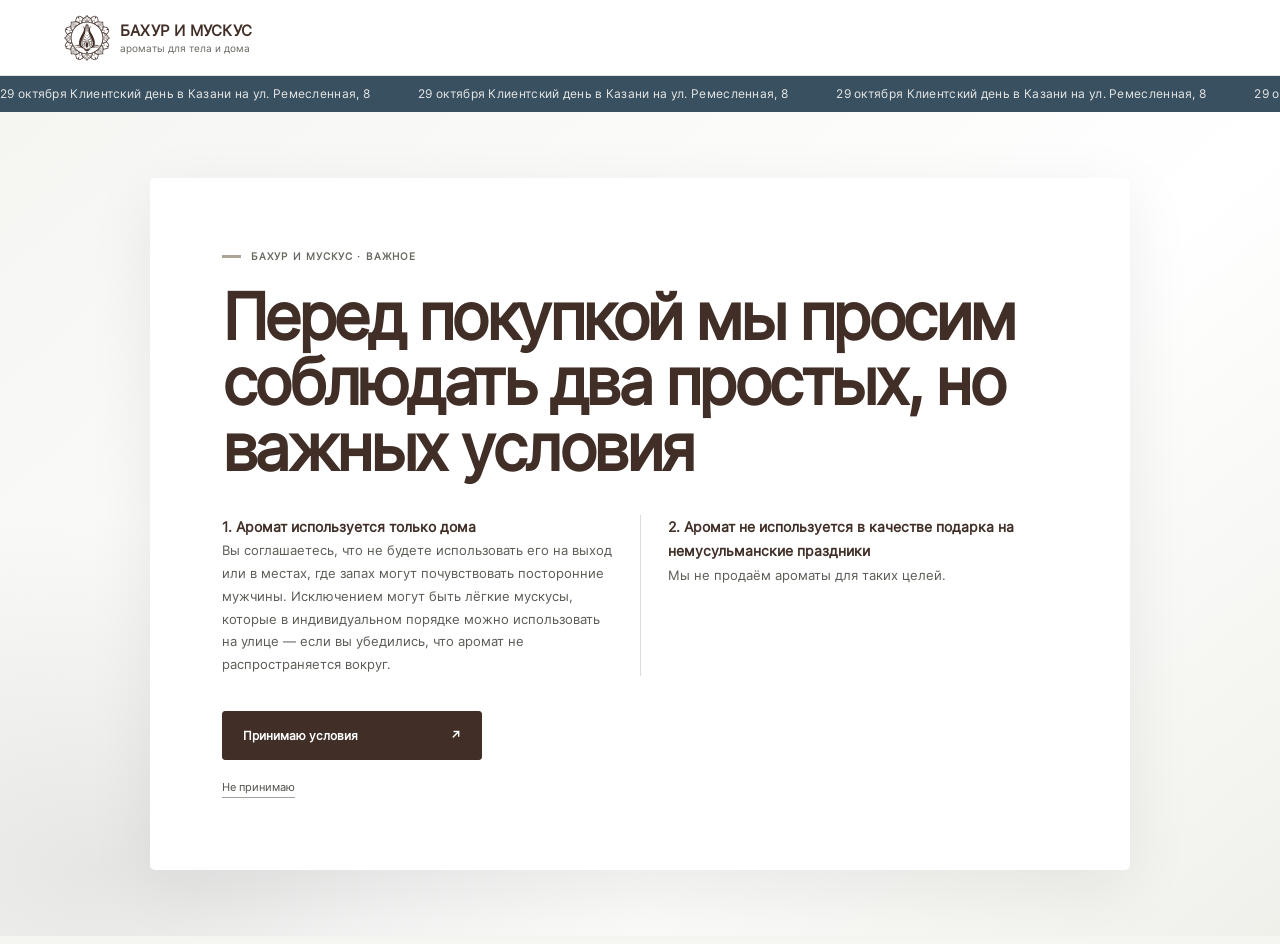
==== commit f3e80c2d: "Prevent right-click context menu in FAQ page" ====
--- a/faq/index.html
+++ b/faq/index.html
@@ -81,5 +81,11 @@
       </div>
     </aside>
     <div class="toast" id="toast" role="status" aria-live="polite"></div>
+    
+<script>
+document.addEventListener('contextmenu', function(event) {
+  event.preventDefault();
+});
+</script>
   </body>
 </html>
